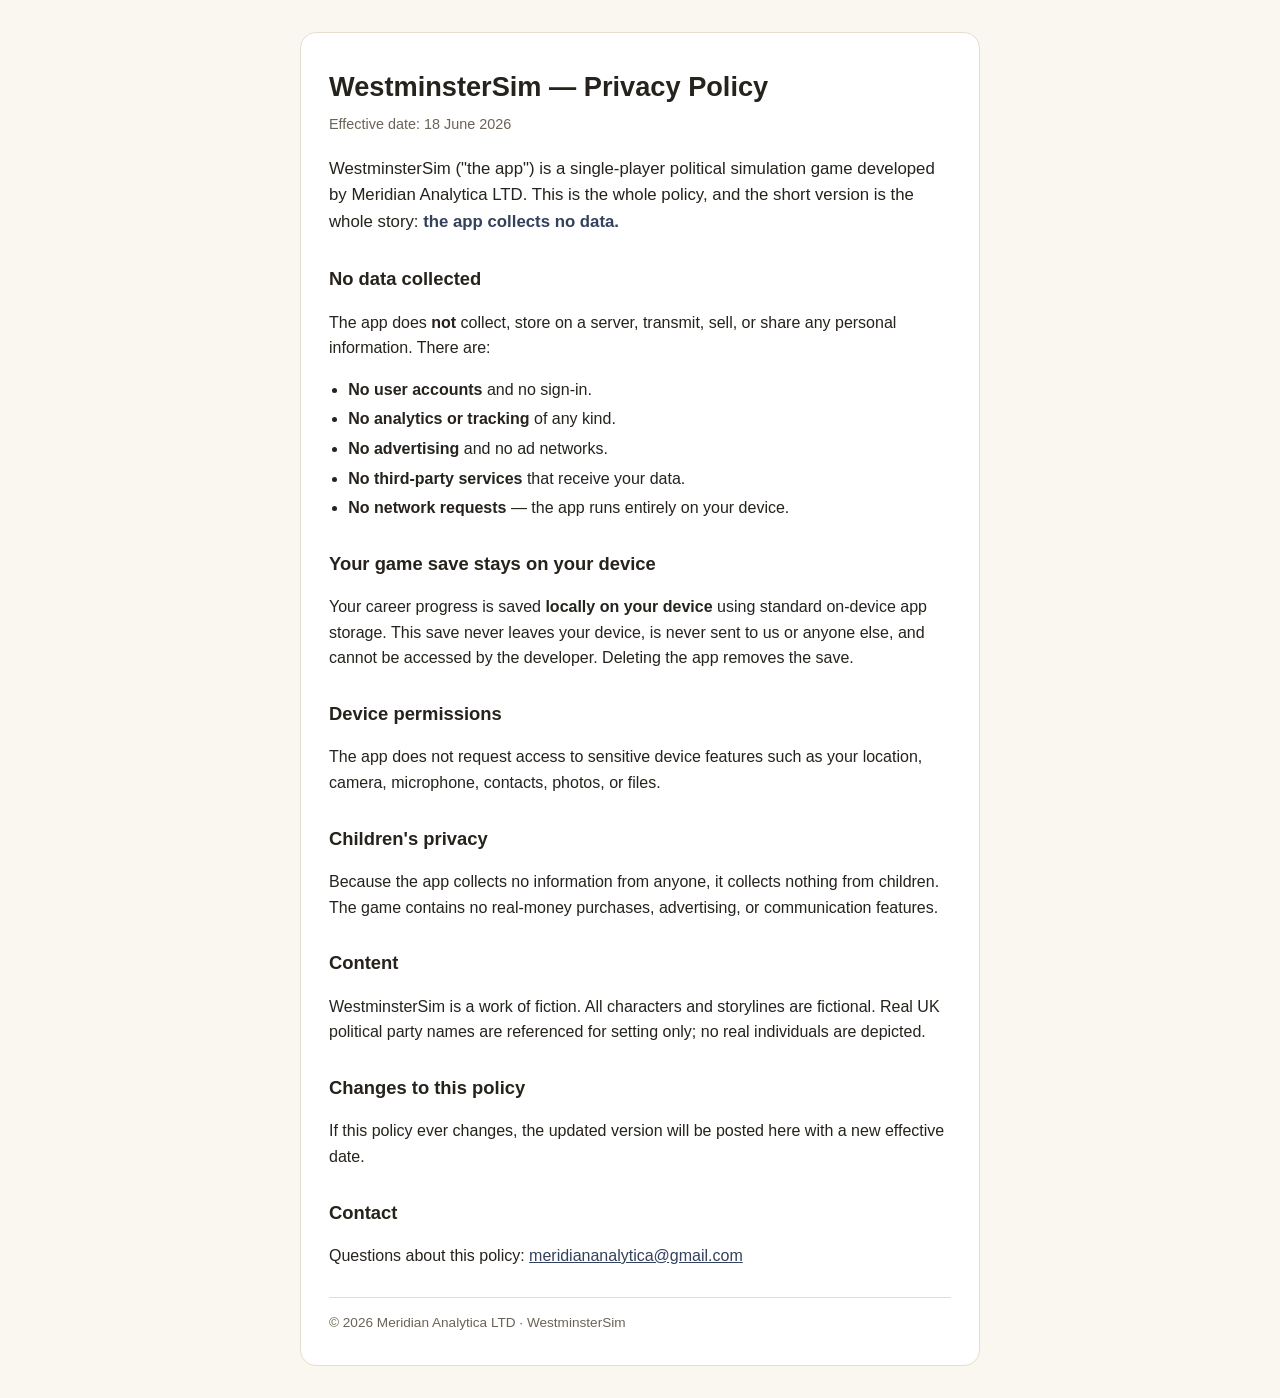
==== privacy.html @ 20a21a70 "Add WestminsterSim landing page and privacy policy Static two-page marketing site: landing page (her" ====
<!DOCTYPE html>
<html lang="en">
<head>
  <meta charset="UTF-8" />
  <meta name="viewport" content="width=device-width, initial-scale=1.0" />
  <title>WestminsterSim — Privacy Policy</title>
  <meta name="description" content="Privacy policy for WestminsterSim. The app collects no data." />
  <style>
    :root { --bg: #FAF7F1; --surface: #FFFFFF; --ink: #26221C; --muted: #6B6356; --line: #E5DECF; --accent: #33415C; }
    * { box-sizing: border-box; }
    html, body { margin: 0; }
    body {
      background: var(--bg); color: var(--ink);
      font-family: -apple-system, BlinkMacSystemFont, "Segoe UI", Roboto, Helvetica, Arial, sans-serif;
      line-height: 1.6; padding: 32px 18px;
    }
    main { max-width: 680px; margin: 0 auto; background: var(--surface);
      border: 1px solid var(--line); border-radius: 16px; padding: 32px 28px; }
    h1 { font-size: 1.7rem; margin: 0 0 4px; }
    h2 { font-size: 1.15rem; margin: 28px 0 8px; }
    .eff { color: var(--muted); font-size: 0.9rem; margin: 0 0 20px; }
    .lede { font-size: 1.05rem; }
    .lede strong { color: var(--accent); }
    ul { padding-left: 1.2em; }
    li { margin: 4px 0; }
    a { color: var(--accent); }
    footer { color: var(--muted); font-size: 0.85rem; margin-top: 28px; border-top: 1px solid var(--line); padding-top: 14px; }
  </style>
</head>
<body>
  <main>
    <h1>WestminsterSim — Privacy Policy</h1>
    <p class="eff">Effective date: 18 June 2026</p>

    <p class="lede">WestminsterSim ("the app") is a single‑player political simulation game developed by
      Meridian Analytica LTD. This is the whole policy, and the short version is the whole story:
      <strong>the app collects no data.</strong></p>

    <h2>No data collected</h2>
    <p>The app does <strong>not</strong> collect, store on a server, transmit, sell, or share any
      personal information. There are:</p>
    <ul>
      <li><strong>No user accounts</strong> and no sign‑in.</li>
      <li><strong>No analytics or tracking</strong> of any kind.</li>
      <li><strong>No advertising</strong> and no ad networks.</li>
      <li><strong>No third‑party services</strong> that receive your data.</li>
      <li><strong>No network requests</strong> — the app runs entirely on your device.</li>
    </ul>

    <h2>Your game save stays on your device</h2>
    <p>Your career progress is saved <strong>locally on your device</strong> using standard on‑device
      app storage. This save never leaves your device, is never sent to us or anyone else, and cannot
      be accessed by the developer. Deleting the app removes the save.</p>

    <h2>Device permissions</h2>
    <p>The app does not request access to sensitive device features such as your location, camera,
      microphone, contacts, photos, or files.</p>

    <h2>Children's privacy</h2>
    <p>Because the app collects no information from anyone, it collects nothing from children. The game
      contains no real‑money purchases, advertising, or communication features.</p>

    <h2>Content</h2>
    <p>WestminsterSim is a work of fiction. All characters and storylines are fictional. Real UK
      political party names are referenced for setting only; no real individuals are depicted.</p>

    <h2>Changes to this policy</h2>
    <p>If this policy ever changes, the updated version will be posted here with a new effective date.</p>

    <h2>Contact</h2>
    <p>Questions about this policy: <a href="mailto:meridiananalytica@gmail.com">meridiananalytica@gmail.com</a></p>

    <footer>© 2026 Meridian Analytica LTD · WestminsterSim</footer>
  </main>
</body>
</html>
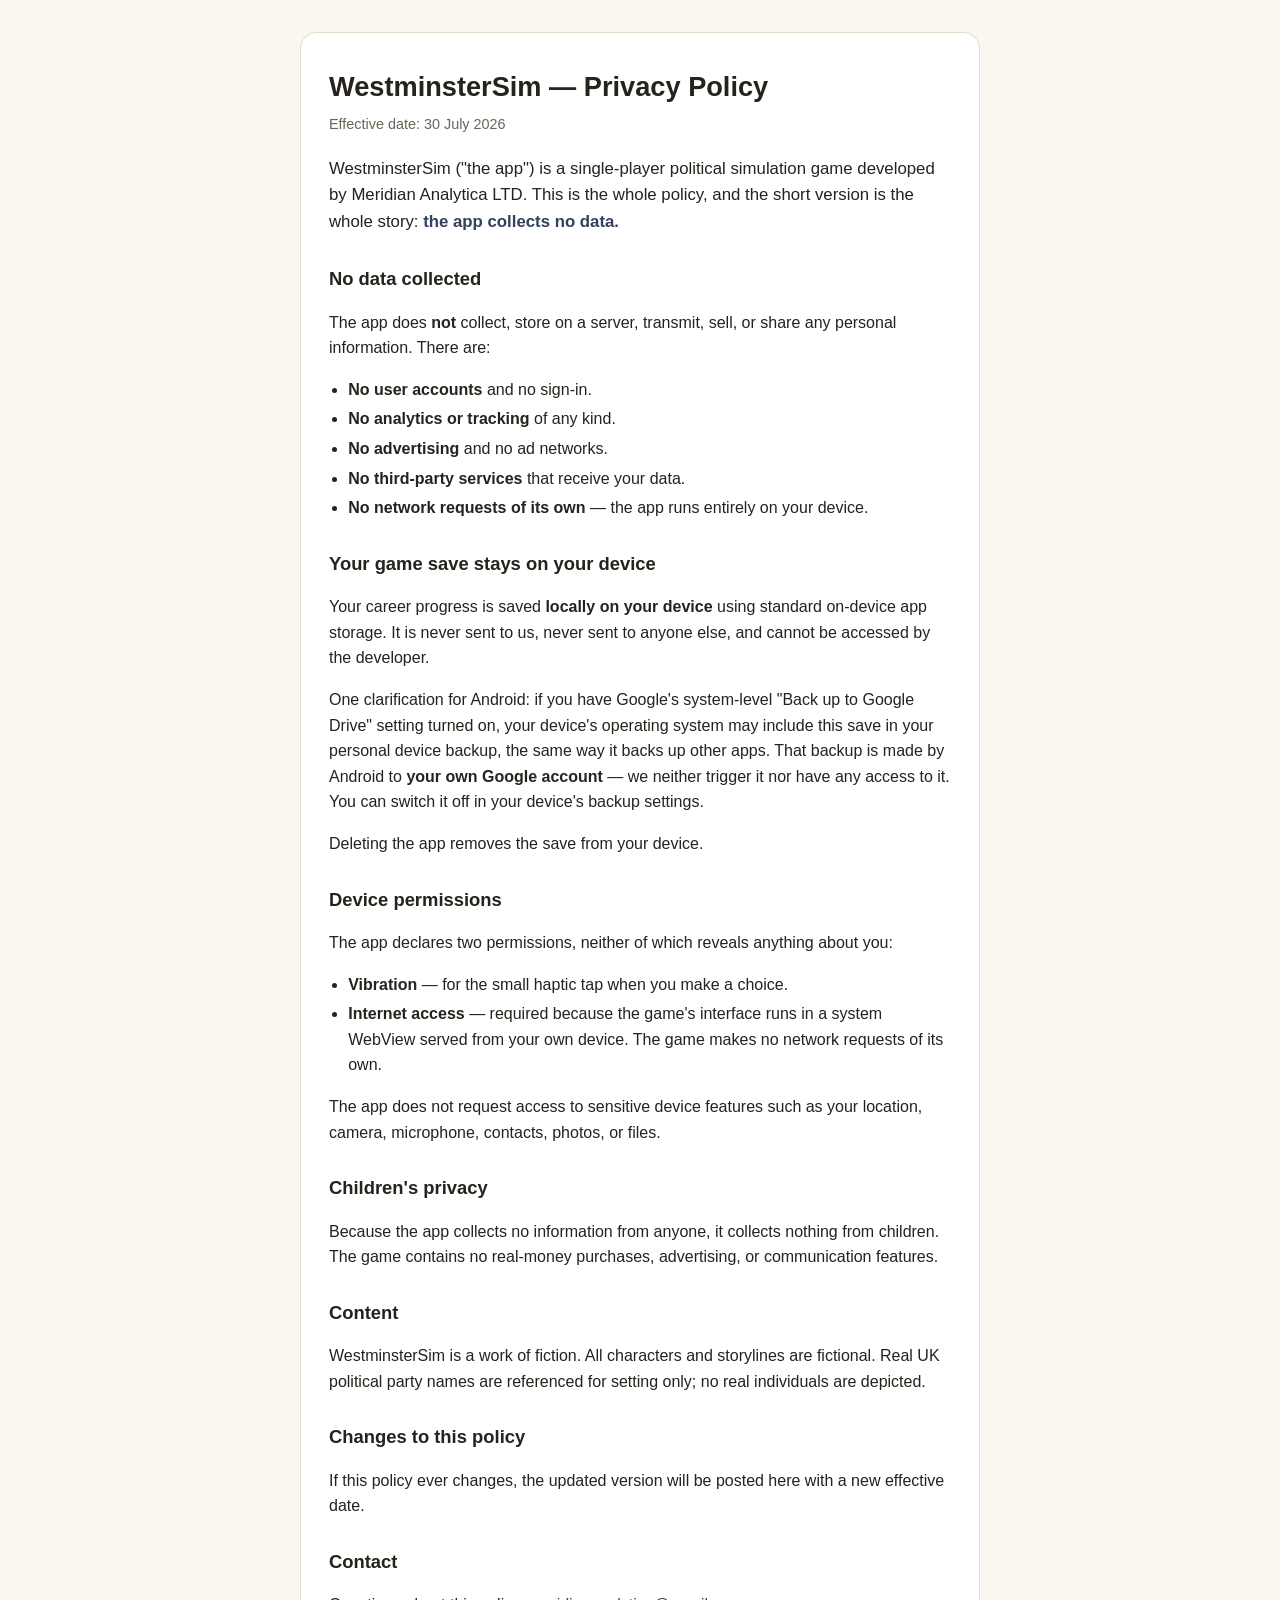
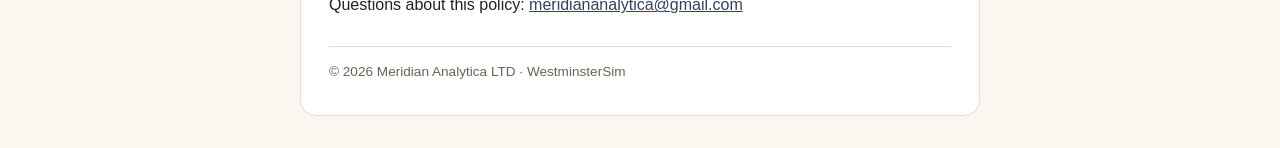
==== commit 8ef2b202: "Update privacy policy for Android backup and app permissions The previous text claimed the save "nev" ====
--- a/privacy.html
+++ b/privacy.html
@@ -30,7 +30,7 @@
 <body>
   <main>
     <h1>WestminsterSim — Privacy Policy</h1>
-    <p class="eff">Effective date: 18 June 2026</p>
+    <p class="eff">Effective date: 30 July 2026</p>
 
     <p class="lede">WestminsterSim ("the app") is a single‑player political simulation game developed by
       Meridian Analytica LTD. This is the whole policy, and the short version is the whole story:
@@ -44,15 +44,27 @@
       <li><strong>No analytics or tracking</strong> of any kind.</li>
       <li><strong>No advertising</strong> and no ad networks.</li>
       <li><strong>No third‑party services</strong> that receive your data.</li>
-      <li><strong>No network requests</strong> — the app runs entirely on your device.</li>
+      <li><strong>No network requests of its own</strong> — the app runs entirely on your device.</li>
     </ul>
 
     <h2>Your game save stays on your device</h2>
     <p>Your career progress is saved <strong>locally on your device</strong> using standard on‑device
-      app storage. This save never leaves your device, is never sent to us or anyone else, and cannot
-      be accessed by the developer. Deleting the app removes the save.</p>
+      app storage. It is never sent to us, never sent to anyone else, and cannot be accessed by the
+      developer.</p>
+    <p>One clarification for Android: if you have Google's system‑level "Back up to Google Drive"
+      setting turned on, your device's operating system may include this save in your personal device
+      backup, the same way it backs up other apps. That backup is made by Android to
+      <strong>your own Google account</strong> — we neither trigger it nor have any access to it. You
+      can switch it off in your device's backup settings.</p>
+    <p>Deleting the app removes the save from your device.</p>
 
     <h2>Device permissions</h2>
+    <p>The app declares two permissions, neither of which reveals anything about you:</p>
+    <ul>
+      <li><strong>Vibration</strong> — for the small haptic tap when you make a choice.</li>
+      <li><strong>Internet access</strong> — required because the game's interface runs in a system
+        WebView served from your own device. The game makes no network requests of its own.</li>
+    </ul>
     <p>The app does not request access to sensitive device features such as your location, camera,
       microphone, contacts, photos, or files.</p>
 
